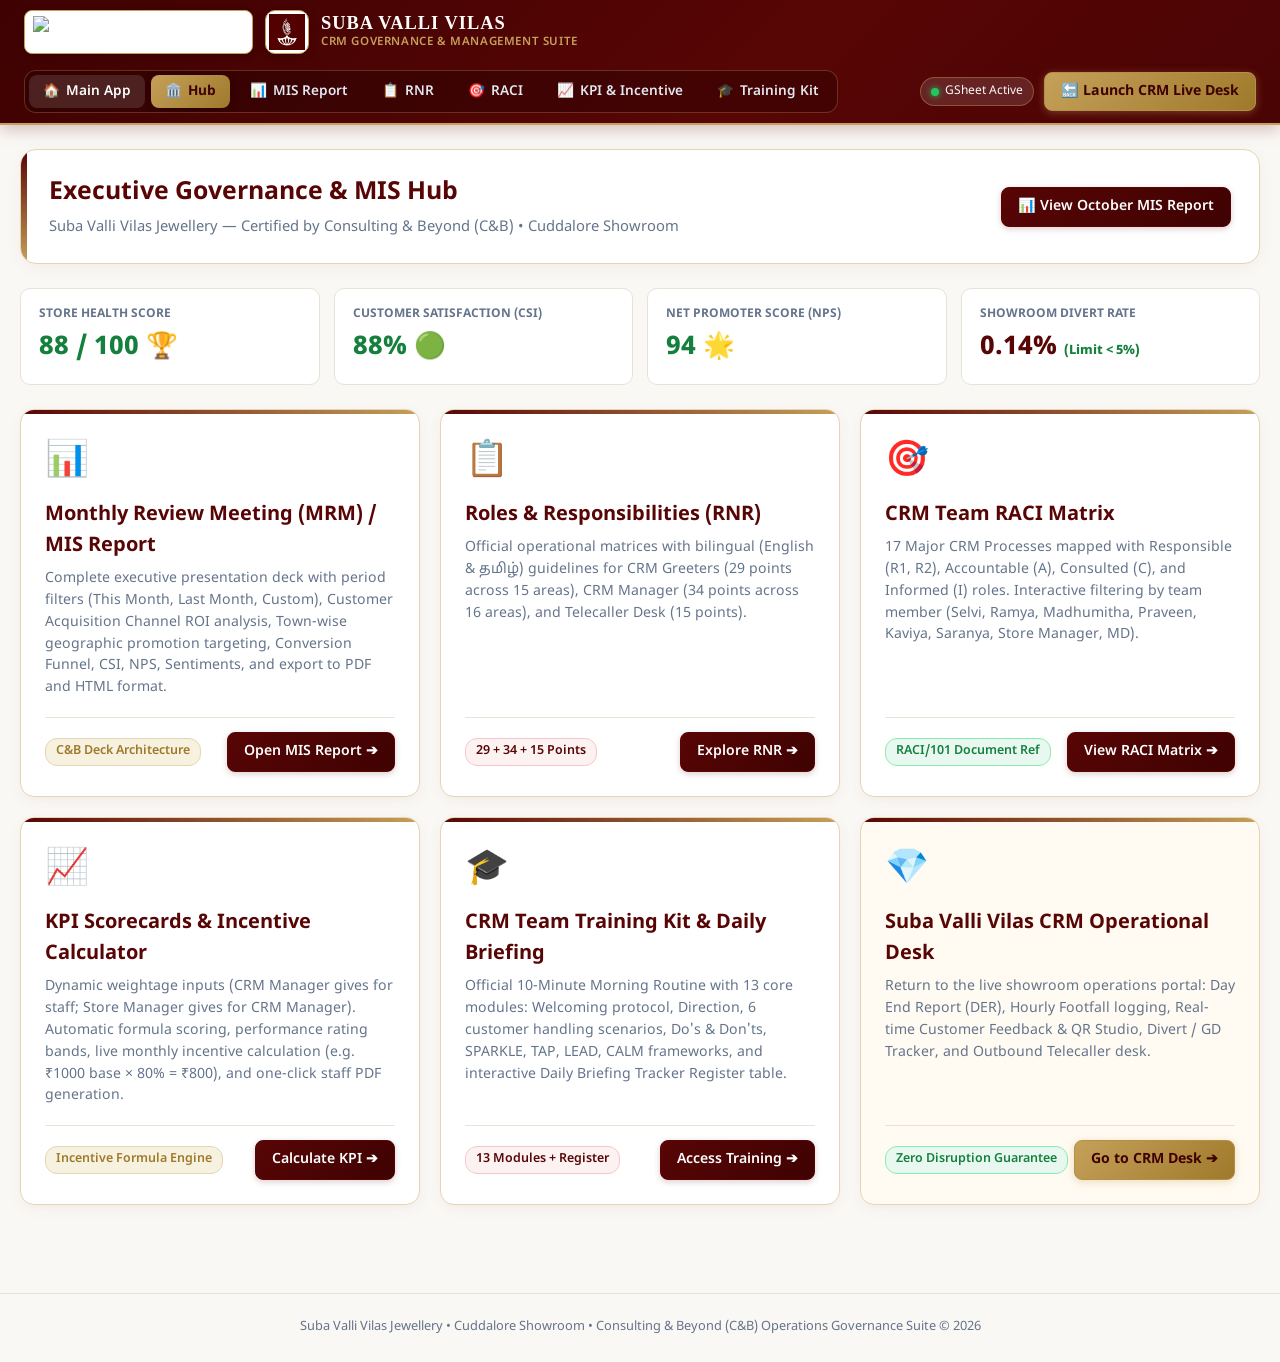
==== crm-hub.html @ ca72ebd7 "Add files via upload" ====
<!DOCTYPE html>
<html lang="en">
<head>
  <meta charset="UTF-8">
  <meta name="viewport" content="width=device-width, initial-scale=1.0">
  <title>Suba Valli Vilas | CRM Governance &amp; Management Suite</title>
  <link rel="icon" type="image/png" href="svv-logo.png">
  <link rel="preconnect" href="https://fonts.googleapis.com">
  <link rel="preconnect" href="https://fonts.gstatic.com" crossorigin>
  <link href="https://fonts.googleapis.com/css2?family=Cinzel:wght@600;700;800&family=Noto+Sans+Tamil:wght@400;500;600;700&display=swap" rel="stylesheet">
  <link rel="stylesheet" href="governance-shared.css">
  <style>
    .hub-grid {
      display: grid;
      grid-template-columns: repeat(auto-fit, minmax(320px, 1fr));
      gap: 20px;
      margin-top: 10px;
    }
    .hub-card {
      background: #FFFFFF;
      border: 1px solid var(--svv-border-gold);
      border-radius: 14px;
      padding: 24px;
      box-shadow: 0 4px 14px rgba(88, 5, 5, 0.05);
      display: flex;
      flex-direction: column;
      justify-content: space-between;
      transition: all 0.25s ease;
      position: relative;
      overflow: hidden;
    }
    .hub-card:hover {
      transform: translateY(-4px);
      box-shadow: 0 10px 25px rgba(88, 5, 5, 0.12);
      border-color: var(--svv-gold);
    }
    .hub-card::before {
      content: "";
      position: absolute;
      top: 0;
      left: 0;
      width: 100%;
      height: 4px;
      background: linear-gradient(90deg, var(--svv-maroon), var(--svv-gold));
    }
    .hub-card-icon {
      font-size: 2.2rem;
      margin-bottom: 12px;
    }
    .hub-card-title {
      font-family: var(--font-serif);
      font-size: 1.25rem;
      color: var(--svv-maroon);
      margin-bottom: 6px;
    }
    .hub-card-desc {
      font-size: 0.88rem;
      color: var(--svv-muted);
      line-height: 1.55;
      margin-bottom: 18px;
      flex: 1;
    }
    .hub-card-footer {
      display: flex;
      justify-content: space-between;
      align-items: center;
      border-top: 1px solid var(--svv-border);
      padding-top: 14px;
    }
    .stats-strip {
      display: grid;
      grid-template-columns: repeat(auto-fit, minmax(200px, 1fr));
      gap: 14px;
      margin-bottom: 24px;
    }
    .stat-box {
      background: #FFFFFF;
      border: 1px solid var(--svv-border);
      border-radius: 10px;
      padding: 16px 18px;
    }
    .stat-label {
      font-size: 0.75rem;
      font-weight: 700;
      color: var(--svv-muted);
      text-transform: uppercase;
    }
    .stat-val {
      font-size: 1.6rem;
      font-weight: 800;
      color: var(--svv-maroon);
      margin-top: 4px;
    }
  </style>
</head>
<body>

  <!-- UNIFIED TOP NAVIGATION -->
  <header class="gov-top-bar">
    <div class="gov-bar-inner">
      <a href="crm-hub.html" class="gov-brand">
        <div class="gov-cb-badge" title="Consulting & Beyond (C&B)">
          <img src="cb-logo.png" alt="C&B Consulting & Beyond">
        </div>
        <div class="gov-logo-badge" title="Suba Valli Vilas Jewellery">
          <img src="svv-logo.png" alt="Suba Valli Vilas">
        </div>
        <div>
          <div class="gov-brand-title">SUBA VALLI VILAS</div>
          <div class="gov-brand-sub">CRM GOVERNANCE &amp; MANAGEMENT SUITE</div>
        </div>
      </a>

      <nav class="gov-nav-links">
        <a href="index.html" class="gov-nav-link nav-home"><span>🏠</span> Main App</a>
        <a href="crm-hub.html" class="gov-nav-link active"><span>🏛️</span> Hub</a>
        <a href="mis-report.html" class="gov-nav-link"><span>📊</span> MIS Report</a>
        <a href="rnr.html" class="gov-nav-link"><span>📋</span> RNR</a>
        <a href="raci.html" class="gov-nav-link"><span>🎯</span> RACI</a>
        <a href="kpi.html" class="gov-nav-link"><span>📈</span> KPI &amp; Incentive</a>
        <a href="training.html" class="gov-nav-link"><span>🎓</span> Training Kit</a>
      </nav>

      <div class="gov-bar-actions">
        <div class="gov-sync-badge" onclick="alert('Google Sheet is actively connected!')">
          <span class="gov-sync-dot"></span>
          <span>GSheet Active</span>
        </div>
        <a href="index.html" class="btn-gov btn-gov-gold">🔙 Launch CRM Live Desk</a>
      </div>
    </div>
  </header>

  <!-- MAIN CONTAINER -->
  <main class="gov-main">
    <div class="gov-hero">
      <div>
        <h1 class="gov-hero-title">Executive Governance &amp; MIS Hub</h1>
        <p class="gov-hero-desc">Suba Valli Vilas Jewellery — Certified by Consulting &amp; Beyond (C&amp;B) • Cuddalore Showroom</p>
      </div>
      <div class="gov-hero-actions">
        <a href="mis-report.html" class="btn-gov btn-gov-primary">📊 View October MIS Report</a>
      </div>
    </div>

    <!-- QUICK STATS -->
    <div class="stats-strip">
      <div class="stat-box">
        <div class="stat-label">Store Health Score</div>
        <div class="stat-val" style="color:#15803D;">88 / 100 🏆</div>
      </div>
      <div class="stat-box">
        <div class="stat-label">Customer Satisfaction (CSI)</div>
        <div class="stat-val" style="color:#15803D;">88% 🟢</div>
      </div>
      <div class="stat-box">
        <div class="stat-label">Net Promoter Score (NPS)</div>
        <div class="stat-val" style="color:#15803D;">94 🌟</div>
      </div>
      <div class="stat-box">
        <div class="stat-label">Showroom Divert Rate</div>
        <div class="stat-val">0.14% <small style="font-size:0.8rem; color:#15803D;">(Limit &lt; 5%)</small></div>
      </div>
    </div>

    <!-- 5 SEPARATE MODULE CARDS -->
    <div class="hub-grid">
      <!-- 1. MIS Report -->
      <div class="hub-card">
        <div>
          <div class="hub-card-icon">📊</div>
          <h2 class="hub-card-title">Monthly Review Meeting (MRM) / MIS Report</h2>
          <p class="hub-card-desc">
            Complete executive presentation deck with period filters (This Month, Last Month, Custom),
            Customer Acquisition Channel ROI analysis, Town-wise geographic promotion targeting,
            Conversion Funnel, CSI, NPS, Sentiments, and export to PDF and HTML format.
          </p>
        </div>
        <div class="hub-card-footer">
          <span class="gov-badge gov-badge-gold">C&amp;B Deck Architecture</span>
          <a href="mis-report.html" class="btn-gov btn-gov-primary btn-sm">Open MIS Report ➔</a>
        </div>
      </div>

      <!-- 2. RNR -->
      <div class="hub-card">
        <div>
          <div class="hub-card-icon">📋</div>
          <h2 class="hub-card-title">Roles &amp; Responsibilities (RNR)</h2>
          <p class="hub-card-desc">
            Official operational matrices with bilingual (English &amp; தமிழ்) guidelines for CRM Greeters (29 points across 15 areas),
            CRM Manager (34 points across 16 areas), and Telecaller Desk (15 points).
          </p>
        </div>
        <div class="hub-card-footer">
          <span class="gov-badge gov-badge-maroon">29 + 34 + 15 Points</span>
          <a href="rnr.html" class="btn-gov btn-gov-primary btn-sm">Explore RNR ➔</a>
        </div>
      </div>

      <!-- 3. RACI -->
      <div class="hub-card">
        <div>
          <div class="hub-card-icon">🎯</div>
          <h2 class="hub-card-title">CRM Team RACI Matrix</h2>
          <p class="hub-card-desc">
            17 Major CRM Processes mapped with Responsible (R1, R2), Accountable (A), Consulted (C), and Informed (I) roles.
            Interactive filtering by team member (Selvi, Ramya, Madhumitha, Praveen, Kaviya, Saranya, Store Manager, MD).
          </p>
        </div>
        <div class="hub-card-footer">
          <span class="gov-badge gov-badge-green">RACI/101 Document Ref</span>
          <a href="raci.html" class="btn-gov btn-gov-primary btn-sm">View RACI Matrix ➔</a>
        </div>
      </div>

      <!-- 4. KPI & Incentive -->
      <div class="hub-card">
        <div>
          <div class="hub-card-icon">📈</div>
          <h2 class="hub-card-title">KPI Scorecards &amp; Incentive Calculator</h2>
          <p class="hub-card-desc">
            Dynamic weightage inputs (CRM Manager gives for staff; Store Manager gives for CRM Manager).
            Automatic formula scoring, performance rating bands, live monthly incentive calculation (e.g. ₹1000 base × 80% = ₹800), and one-click staff PDF generation.
          </p>
        </div>
        <div class="hub-card-footer">
          <span class="gov-badge gov-badge-gold">Incentive Formula Engine</span>
          <a href="kpi.html" class="btn-gov btn-gov-primary btn-sm">Calculate KPI ➔</a>
        </div>
      </div>

      <!-- 5. Training Kit -->
      <div class="hub-card">
        <div>
          <div class="hub-card-icon">🎓</div>
          <h2 class="hub-card-title">CRM Team Training Kit &amp; Daily Briefing</h2>
          <p class="hub-card-desc">
            Official 10-Minute Morning Routine with 13 core modules: Welcoming protocol, Direction,
            6 customer handling scenarios, Do's &amp; Don'ts, SPARKLE, TAP, LEAD, CALM frameworks,
            and interactive Daily Briefing Tracker Register table.
          </p>
        </div>
        <div class="hub-card-footer">
          <span class="gov-badge gov-badge-maroon">13 Modules + Register</span>
          <a href="training.html" class="btn-gov btn-gov-primary btn-sm">Access Training ➔</a>
        </div>
      </div>

      <!-- 6. Return to CRM App -->
      <div class="hub-card" style="background:#FFFBF2;">
        <div>
          <div class="hub-card-icon">💎</div>
          <h2 class="hub-card-title">Suba Valli Vilas CRM Operational Desk</h2>
          <p class="hub-card-desc">
            Return to the live showroom operations portal: Day End Report (DER), Hourly Footfall logging,
            Real-time Customer Feedback &amp; QR Studio, Divert / GD Tracker, and Outbound Telecaller desk.
          </p>
        </div>
        <div class="hub-card-footer">
          <span class="gov-badge gov-badge-green">Zero Disruption Guarantee</span>
          <a href="index.html" class="btn-gov btn-gov-gold btn-sm">Go to CRM Desk ➔</a>
        </div>
      </div>
    </div>
  </main>

  <footer style="text-align:center; padding:24px; font-size:0.8rem; color:#64748B; border-top:1px solid #E8E2D7; margin-top:40px;">
    Suba Valli Vilas Jewellery • Cuddalore Showroom • Consulting &amp; Beyond (C&amp;B) Operations Governance Suite © 2026
  </footer>
</body>
</html>
---- governance-shared.css ----
/* ==========================================================================
   SUBA VALLI VILAS JEWELLERY - CRM GOVERNANCE SUITE & MIS SHARED STYLES
   Modules: MIS Report | RNR | RACI Matrix | KPI Scorecards | Training Kit
   Brand Palette: Royal Maroon (#580505), Champagne Gold (#C5A059), Silk Canvas (#FAF8F5)
   ========================================================================== */

:root {
  --svv-maroon-deep: #3F0202;
  --svv-maroon: #580505;
  --svv-maroon-light: #7A0B0B;
  --svv-gold: #C5A059;
  --svv-gold-dark: #9F792B;
  --svv-gold-light: #F7F1DF;
  --svv-gold-glow: rgba(197, 160, 89, 0.25);
  --svv-navy: #1E293B;
  --svv-slate: #475569;
  --svv-canvas: #FAF8F5;
  --svv-card: #FFFFFF;
  --svv-border: #E8E2D7;
  --svv-border-gold: #E5D5B5;
  --svv-text: #1E293B;
  --svv-muted: #64748B;
  --svv-success: #15803D;
  --svv-success-bg: #E8F8F0;
  --svv-warning: #B45309;
  --svv-warning-bg: #FFFBEB;
  --svv-danger: #B91C1C;
  --svv-danger-bg: #FEF2F2;
  --font-serif: 'Cambria', Georgia, serif;
  --font-body: 'Cambria', 'Noto Sans Tamil', Georgia, serif;
}

*, *::before, *::after {
  box-sizing: border-box;
  margin: 0;
  padding: 0;
}

body, h1, h2, h3, h4, h5, h6, p, span, a, button, input, select, textarea, table, th, td {
  font-family: 'Cambria', 'Noto Sans Tamil', Georgia, serif !important;
}

body {
  background-color: var(--svv-canvas);
  color: var(--svv-text);
  line-height: 1.55;
  -webkit-font-smoothing: antialiased;
  min-height: 100vh;
  display: flex;
  flex-direction: column;
}

/* ================= UNIFIED TOP NAVIGATION BAR ================= */
.gov-top-bar {
  background: linear-gradient(135deg, var(--svv-maroon-deep) 0%, var(--svv-maroon) 60%, #4A0404 100%);
  color: #FFFFFF;
  padding: 10px 24px;
  box-shadow: 0 4px 16px rgba(88, 5, 5, 0.25);
  border-bottom: 2px solid var(--svv-gold);
  position: sticky;
  top: 0;
  z-index: 1000;
}

.gov-bar-inner {
  max-width: 1400px;
  margin: 0 auto;
  display: flex;
  align-items: center;
  justify-content: space-between;
  gap: 16px;
  flex-wrap: wrap;
}

.gov-brand {
  display: flex;
  align-items: center;
  gap: 12px;
  text-decoration: none;
  color: inherit;
}

.gov-logo-badge {
  width: 44px;
  height: 44px;
  border-radius: 10px;
  background: #FFFFFF;
  padding: 3px;
  display: flex;
  align-items: center;
  justify-content: center;
  box-shadow: 0 2px 8px rgba(0,0,0,0.2);
  border: 1px solid var(--svv-gold);
}

.gov-cb-badge {
  height: 44px;
  background: #FFFFFF;
  border-radius: 8px;
  padding: 3px 8px;
  display: inline-flex;
  align-items: center;
  justify-content: center;
  box-shadow: 0 2px 8px rgba(0,0,0,0.2);
  border: 1px solid var(--svv-gold);
}

.gov-cb-badge img {
  height: 32px;
  width: auto;
  object-fit: contain;
}

.gov-logo-badge img {
  max-width: 100%;
  max-height: 100%;
  object-fit: contain;
}

.gov-brand-title {
  font-family: var(--font-serif);
  font-size: 1.15rem;
  font-weight: 700;
  letter-spacing: 1px;
  color: #FFFDF9;
  line-height: 1.2;
}

.gov-brand-sub {
  font-size: 0.72rem;
  color: var(--svv-gold);
  letter-spacing: 0.6px;
  font-weight: 600;
}

/* NAV LINKS */
.gov-nav-links {
  display: flex;
  align-items: center;
  gap: 6px;
  background: rgba(0, 0, 0, 0.22);
  padding: 4px;
  border-radius: 12px;
  border: 1px solid rgba(197, 160, 89, 0.3);
  overflow-x: auto;
}

.gov-nav-link {
  display: inline-flex;
  align-items: center;
  gap: 6px;
  padding: 6px 14px;
  border-radius: 8px;
  color: #E2E8F0;
  text-decoration: none;
  font-size: 0.85rem;
  font-weight: 600;
  transition: all 0.2s ease;
  white-space: nowrap;
}

.gov-nav-link:hover {
  background: rgba(197, 160, 89, 0.2);
  color: #FFFFFF;
  transform: translateY(-1px);
}

.gov-nav-link.active {
  background: linear-gradient(135deg, #C5A059 0%, #9F792B 100%);
  color: #3F0202;
  font-weight: 700;
  box-shadow: 0 2px 8px rgba(0, 0, 0, 0.25);
}

.gov-nav-link.nav-home {
  background: rgba(255, 255, 255, 0.12);
  color: #FFFFFF;
}

.gov-nav-link.nav-home:hover {
  background: rgba(255, 255, 255, 0.25);
}

.gov-bar-actions {
  display: flex;
  align-items: center;
  gap: 10px;
}

/* SYNC PILL */
.gov-sync-badge {
  display: inline-flex;
  align-items: center;
  gap: 6px;
  background: rgba(255, 255, 255, 0.12);
  border: 1px solid rgba(197, 160, 89, 0.4);
  padding: 4px 10px;
  border-radius: 20px;
  font-size: 0.75rem;
  color: #F8FAFC;
  cursor: pointer;
  transition: background 0.2s ease;
}

.gov-sync-badge:hover {
  background: rgba(255, 255, 255, 0.2);
}

.gov-sync-dot {
  width: 8px;
  height: 8px;
  border-radius: 50%;
  background: #22C55E;
  box-shadow: 0 0 6px #22C55E;
}

/* ================= CONTAINER & CARDS ================= */
.gov-main {
  flex: 1;
  max-width: 1400px;
  width: 100%;
  margin: 0 auto;
  padding: 24px 20px 48px;
}

.gov-hero {
  background: #FFFFFF;
  border: 1px solid var(--svv-border-gold);
  border-radius: 16px;
  padding: 24px 28px;
  margin-bottom: 24px;
  display: flex;
  justify-content: space-between;
  align-items: center;
  gap: 20px;
  box-shadow: 0 4px 16px rgba(88, 5, 5, 0.05);
  position: relative;
  overflow: hidden;
}

.gov-hero::before {
  content: "";
  position: absolute;
  top: 0;
  left: 0;
  width: 6px;
  height: 100%;
  background: linear-gradient(to bottom, var(--svv-maroon), var(--svv-gold));
}

.gov-hero-title {
  font-family: var(--font-serif);
  font-size: 1.55rem;
  color: var(--svv-maroon);
  font-weight: 700;
  margin-bottom: 4px;
}

.gov-hero-desc {
  font-size: 0.92rem;
  color: var(--svv-muted);
}

.gov-hero-actions {
  display: flex;
  gap: 10px;
  align-items: center;
  flex-wrap: wrap;
}

/* BUTTONS */
.btn-gov {
  display: inline-flex;
  align-items: center;
  gap: 8px;
  padding: 8px 16px;
  border-radius: 8px;
  font-weight: 600;
  font-size: 0.88rem;
  cursor: pointer;
  border: 1px solid transparent;
  transition: all 0.2s ease;
  text-decoration: none;
}

.btn-gov-primary {
  background: linear-gradient(135deg, var(--svv-maroon) 0%, var(--svv-maroon-deep) 100%);
  color: #FFFFFF;
  border-color: var(--svv-maroon);
  box-shadow: 0 2px 6px rgba(88, 5, 5, 0.2);
}

.btn-gov-primary:hover {
  background: var(--svv-maroon-light);
  transform: translateY(-1px);
}

.btn-gov-gold {
  background: linear-gradient(135deg, #C5A059 0%, #9F792B 100%);
  color: #3F0202;
  font-weight: 700;
  border-color: #B58F48;
  box-shadow: 0 2px 8px rgba(197, 160, 89, 0.35);
}

.btn-gov-gold:hover {
  filter: brightness(1.05);
  transform: translateY(-1px);
}

.btn-gov-outline {
  background: #FFFFFF;
  color: var(--svv-maroon);
  border: 1.5px solid var(--svv-border-gold);
}

.btn-gov-outline:hover {
  background: var(--svv-gold-light);
  border-color: var(--svv-gold);
}

/* CARD SYSTEM */
.gov-card {
  background: var(--svv-card);
  border: 1px solid var(--svv-border);
  border-radius: 14px;
  padding: 22px;
  margin-bottom: 24px;
  box-shadow: 0 3px 12px rgba(0, 0, 0, 0.04);
}

.gov-card-header {
  display: flex;
  align-items: center;
  justify-content: space-between;
  border-bottom: 1px solid var(--svv-border);
  padding-bottom: 14px;
  margin-bottom: 18px;
  flex-wrap: wrap;
  gap: 12px;
}

.gov-card-title {
  font-family: var(--font-serif);
  font-size: 1.25rem;
  color: var(--svv-maroon);
  font-weight: 700;
  display: flex;
  align-items: center;
  gap: 10px;
}

/* BADGES */
.gov-badge {
  display: inline-flex;
  align-items: center;
  padding: 3px 10px;
  border-radius: 12px;
  font-size: 0.78rem;
  font-weight: 600;
}

.gov-badge-gold {
  background: var(--svv-gold-light);
  color: var(--svv-gold-dark);
  border: 1px solid var(--svv-border-gold);
}

.gov-badge-green {
  background: var(--svv-success-bg);
  color: var(--svv-success);
  border: 1px solid #86EFAC;
}

.gov-badge-amber {
  background: var(--svv-warning-bg);
  color: var(--svv-warning);
  border: 1px solid #FCD34D;
}

.gov-badge-red {
  background: var(--svv-danger-bg);
  color: var(--svv-danger);
  border: 1px solid #FCA5A5;
}

.gov-badge-maroon {
  background: #FDF2F2;
  color: var(--svv-maroon);
  border: 1px solid #F5C6CB;
}

/* TABLES */
.gov-table-wrap {
  overflow-x: auto;
  border: 1px solid var(--svv-border);
  border-radius: 10px;
  background: #FFFFFF;
}

.gov-table {
  width: 100%;
  border-collapse: collapse;
  font-size: 0.9rem;
  text-align: left;
}

.gov-table th {
  background: #F8F5EE;
  color: var(--svv-maroon-deep);
  font-weight: 700;
  padding: 12px 14px;
  border-bottom: 2px solid var(--svv-border-gold);
  border-right: 1px solid var(--svv-border);
  white-space: nowrap;
}

.gov-table td {
  padding: 11px 14px;
  border-bottom: 1px solid var(--svv-border);
  border-right: 1px solid var(--svv-border);
  vertical-align: top;
}

.gov-table tr:hover {
  background: #FFFCF5;
}

.gov-table th:last-child,
.gov-table td:last-child {
  border-right: none;
}

/* INPUTS & SELECTS */
.gov-input, .gov-select {
  padding: 8px 12px;
  border: 1px solid var(--svv-border);
  border-radius: 8px;
  font-size: 0.88rem;
  background: #FFFFFF;
  color: var(--svv-text);
  font-family: inherit;
  transition: border-color 0.2s ease;
}

.gov-input:focus, .gov-select:focus {
  outline: none;
  border-color: var(--svv-gold);
  box-shadow: 0 0 0 3px var(--svv-gold-glow);
}

.gov-input-num {
  text-align: right;
  font-weight: 600;
}

/* TOAST */
.gov-toast {
  position: fixed;
  bottom: 24px;
  right: 24px;
  background: var(--svv-maroon-deep);
  color: #FFFFFF;
  border-left: 4px solid var(--svv-gold);
  padding: 12px 20px;
  border-radius: 8px;
  box-shadow: 0 6px 20px rgba(0, 0, 0, 0.25);
  font-size: 0.9rem;
  z-index: 9999;
  display: none;
  animation: slideUp 0.3s ease;
}

@keyframes slideUp {
  from { transform: translateY(20px); opacity: 0; }
  to { transform: translateY(0); opacity: 1; }
}

/* MODAL */
.gov-modal-overlay {
  position: fixed;
  top: 0;
  left: 0;
  width: 100%;
  height: 100%;
  background: rgba(0, 0, 0, 0.6);
  backdrop-filter: blur(4px);
  display: none;
  align-items: center;
  justify-content: center;
  z-index: 2000;
  padding: 16px;
}

.gov-modal-overlay.active {
  display: flex;
}

.gov-modal-card {
  background: #FFFFFF;
  border-radius: 16px;
  border: 2px solid var(--svv-gold);
  max-width: 680px;
  width: 100%;
  max-height: 90vh;
  overflow-y: auto;
  padding: 26px;
  box-shadow: 0 16px 40px rgba(0, 0, 0, 0.3);
}

/* PRINT MEDIA STYLES FOR CLEAN PDF GENERATION */
@media print {
  body {
    background: #FFFFFF !important;
    color: #000000 !important;
  }
  .gov-top-bar, .no-print, .gov-hero-actions, .btn-gov, .gov-toast {
    display: none !important;
  }
  .gov-main {
    max-width: 100% !important;
    padding: 0 !important;
  }
  .gov-card {
    border: 1px solid #CCC !important;
    box-shadow: none !important;
    page-break-inside: avoid;
  }
  .page-break {
    page-break-before: always;
  }
}
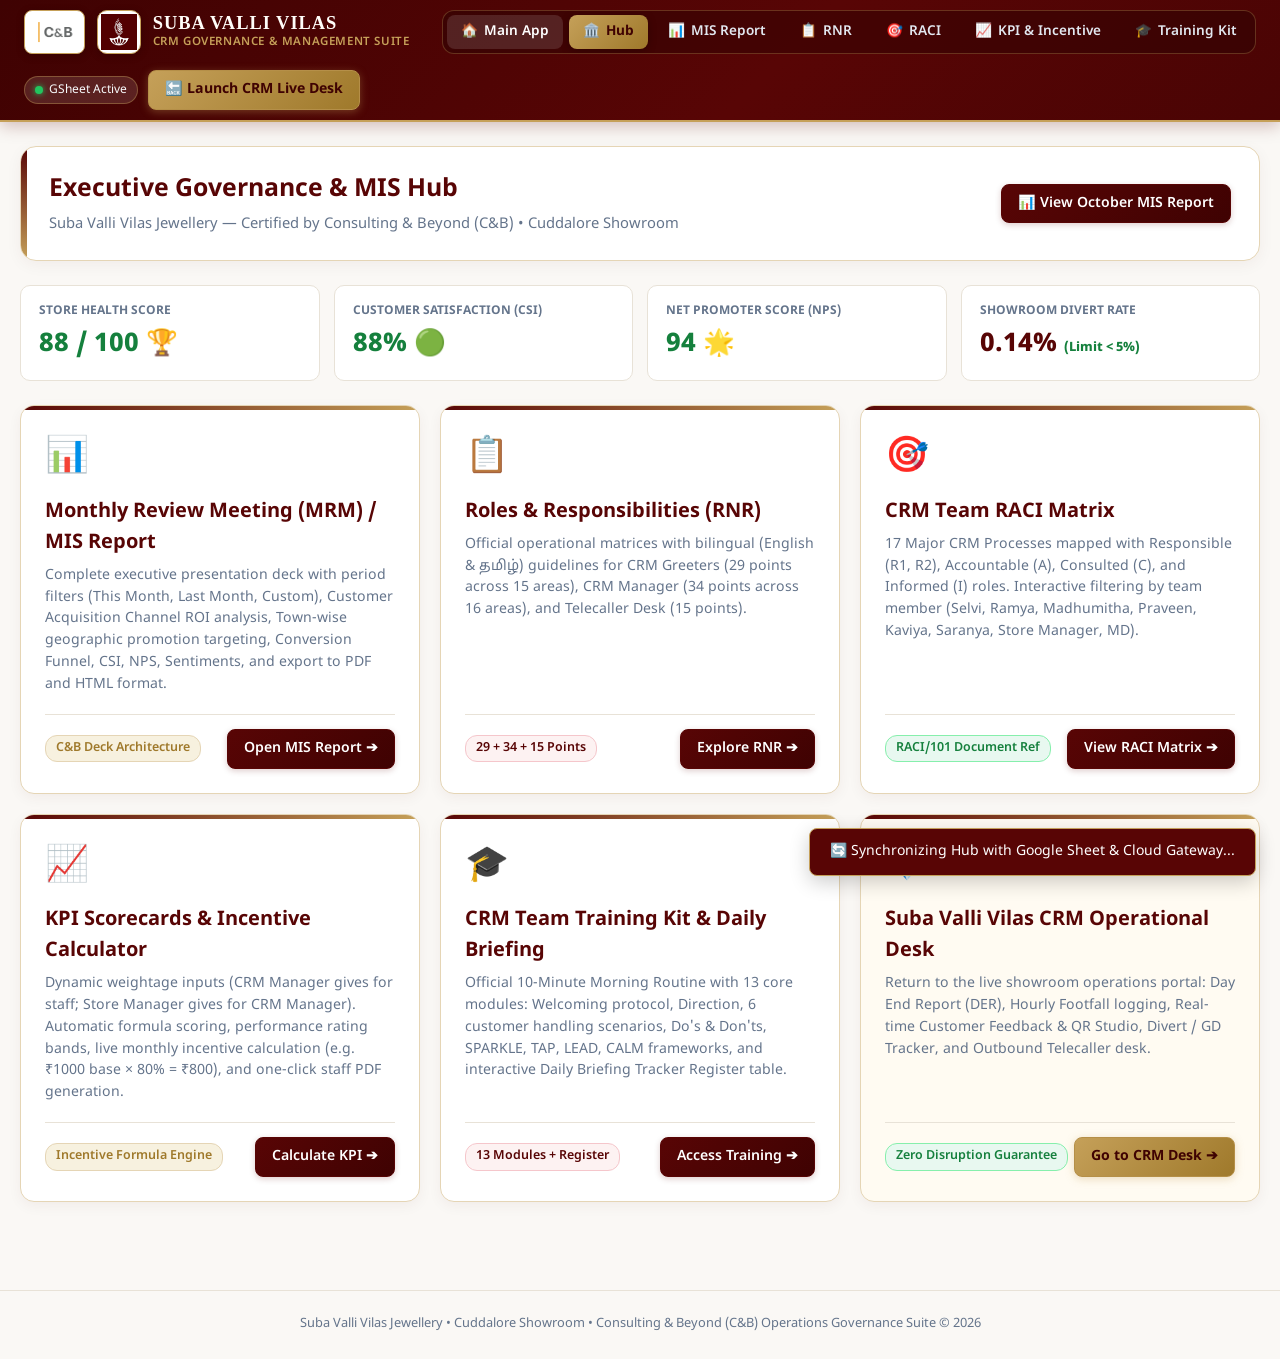
==== commit 1de27c9c: "Update crm-hub.html" ====
--- a/crm-hub.html
+++ b/crm-hub.html
@@ -122,9 +122,9 @@
       </nav>
 
       <div class="gov-bar-actions">
-        <div class="gov-sync-badge" onclick="alert('Google Sheet is actively connected!')">
+        <div class="gov-sync-badge" id="hubSyncBadge" style="cursor:pointer;" title="Click to refresh live data from Google Sheet">
           <span class="gov-sync-dot"></span>
-          <span>GSheet Active</span>
+          <span id="hubSyncBadgeText">GSheet Active</span>
         </div>
         <a href="index.html" class="btn-gov btn-gov-gold">🔙 Launch CRM Live Desk</a>
       </div>
@@ -147,19 +147,19 @@
     <div class="stats-strip">
       <div class="stat-box">
         <div class="stat-label">Store Health Score</div>
-        <div class="stat-val" style="color:#15803D;">88 / 100 🏆</div>
+        <div class="stat-val" id="hubStatHealth" style="color:#15803D;">88 / 100 🏆</div>
       </div>
       <div class="stat-box">
         <div class="stat-label">Customer Satisfaction (CSI)</div>
-        <div class="stat-val" style="color:#15803D;">88% 🟢</div>
+        <div class="stat-val" id="hubStatCsi" style="color:#15803D;">88% 🟢</div>
       </div>
       <div class="stat-box">
         <div class="stat-label">Net Promoter Score (NPS)</div>
-        <div class="stat-val" style="color:#15803D;">94 🌟</div>
+        <div class="stat-val" id="hubStatNps" style="color:#15803D;">94 🌟</div>
       </div>
       <div class="stat-box">
         <div class="stat-label">Showroom Divert Rate</div>
-        <div class="stat-val">0.14% <small style="font-size:0.8rem; color:#15803D;">(Limit &lt; 5%)</small></div>
+        <div class="stat-val" id="hubStatDivert">0.14% <small style="font-size:0.8rem; color:#15803D;">(Limit &lt; 5%)</small></div>
       </div>
     </div>
 
@@ -268,5 +268,118 @@
   <footer style="text-align:center; padding:24px; font-size:0.8rem; color:#64748B; border-top:1px solid #E8E2D7; margin-top:40px;">
     Suba Valli Vilas Jewellery • Cuddalore Showroom • Consulting &amp; Beyond (C&amp;B) Operations Governance Suite © 2026
   </footer>
+
+  <div id="govToast" class="gov-toast" style="display:none; position:fixed; bottom:24px; right:24px; background:#580505; color:#FFF; padding:12px 20px; border-radius:8px; border:1px solid #C5A059; box-shadow:0 6px 20px rgba(0,0,0,0.2); font-size:14px; z-index:9999;"></div>
+
+  <script>
+    (function() {
+      'use strict';
+
+      function showToast(msg) {
+        const t = document.getElementById('govToast');
+        if (!t) return;
+        t.textContent = msg;
+        t.style.display = 'block';
+        setTimeout(() => { t.style.display = 'none'; }, 3500);
+      }
+
+      function updateStatsFromCloud(data) {
+        if (!data) return;
+        const feedbacks = Array.isArray(data.feedbacks) ? data.feedbacks : [];
+        const footfall = Array.isArray(data.footfall) ? data.footfall : [];
+        const diverts = Array.isArray(data.diverts) ? data.diverts : [];
+
+        // CSI
+        let csiSum = 0;
+        let npsPromoters = 0;
+        let npsDetractors = 0;
+        feedbacks.forEach(f => {
+          csiSum += parseFloat(f.CSI_Rating || f.csi) || 88;
+          const n = parseInt(f.NPS_Rating || f.nps) || 9;
+          if (n >= 9) npsPromoters++;
+          else if (n <= 6) npsDetractors++;
+        });
+        const csi = feedbacks.length > 0 ? Math.round(csiSum / feedbacks.length) : 88;
+        const nps = feedbacks.length > 0 ? Math.round(((npsPromoters - npsDetractors) / feedbacks.length) * 100) : 94;
+
+        // Footfall & Diverts
+        const totalFf = footfall.reduce((s, r) => s + (parseInt(r.Footfall_Count || r.count) || 0), 0) || (feedbacks.length > 0 ? feedbacks.length * 34 : 62450);
+        const divertCount = diverts.length || 86;
+        const divertRate = ((divertCount / Math.max(1, totalFf)) * 100).toFixed(2);
+
+        // Store Health
+        const health = Math.min(100, Math.round(csi * 0.4 + (nps / 100 * 95) * 0.3 + 28));
+
+        const elHealth = document.getElementById('hubStatHealth');
+        const elCsi = document.getElementById('hubStatCsi');
+        const elNps = document.getElementById('hubStatNps');
+        const elDivert = document.getElementById('hubStatDivert');
+        const elBadge = document.getElementById('hubSyncBadgeText');
+
+        if (elHealth) elHealth.textContent = `${health} / 100 🏆`;
+        if (elCsi) elCsi.textContent = `${csi}% 🟢`;
+        if (elNps) elNps.textContent = `${nps} 🌟`;
+        if (elDivert) elDivert.innerHTML = `${divertRate}% <small style="font-size:0.8rem; color:#15803D;">(Limit &lt; 5%)</small>`;
+        if (elBadge) elBadge.textContent = 'GSheet Live Sync';
+      }
+
+      function loadCached() {
+        try {
+          const cached = localStorage.getItem('svv_last_cloud_data');
+          if (cached) updateStatsFromCloud(JSON.parse(cached));
+        } catch (_) {}
+      }
+
+      async function syncCloud() {
+        const workerUrl = (localStorage.getItem('svv_cf_worker_url') || 'https://svv-crm-gateway.subavallivilas-candb.workers.dev').trim();
+        const gsheetUrl = (localStorage.getItem('svv_gsheet_url') || 'https://script.google.com/macros/s/AKfycbxScZV2koc5d68t1F9851fRi-H_60r3UJe_GwilkdDFR-2K-710v2IdB1PiHpUUztJEiA/exec').trim();
+
+        showToast('🔄 Synchronizing Hub with Google Sheet & Cloud Gateway...');
+
+        try {
+          if (workerUrl) {
+            const res = await fetch(`${workerUrl.replace(/\/+$/, '')}/api/pull`);
+            if (res.ok) {
+              const data = await res.json();
+              if (data && (data.status === 'SUCCESS' || data.action === 'GET_ALL_DATA')) {
+                localStorage.setItem('svv_last_cloud_data', JSON.stringify(data));
+                updateStatsFromCloud(data);
+                showToast('✅ Hub updated with live Google Sheet records!');
+                return;
+              }
+            }
+          }
+        } catch (e) {
+          console.warn('[Hub Sync Worker]', e.message);
+        }
+
+        // Direct GAS fallback
+        if (gsheetUrl) {
+          try {
+            const cb = 'svv_hub_' + Math.random().toString(36).substring(2, 9);
+            const script = document.createElement('script');
+            window[cb] = (data) => {
+              try { script.remove(); delete window[cb]; } catch (_) {}
+              if (data) {
+                localStorage.setItem('svv_last_cloud_data', JSON.stringify(data));
+                updateStatsFromCloud(data);
+                showToast('✅ Hub updated with live Google Sheet records!');
+              }
+            };
+            script.src = `${gsheetUrl}${gsheetUrl.includes('?') ? '&' : '?'}action=GET_ALL_DATA&callback=${cb}`;
+            document.head.appendChild(script);
+          } catch (e) {
+            console.warn('[Hub Sync GAS]', e.message);
+          }
+        }
+      }
+
+      const badge = document.getElementById('hubSyncBadge');
+      if (badge) badge.addEventListener('click', syncCloud);
+
+      loadCached();
+      setTimeout(syncCloud, 1000);
+    })();
+  </script>
 </body>
 </html>
